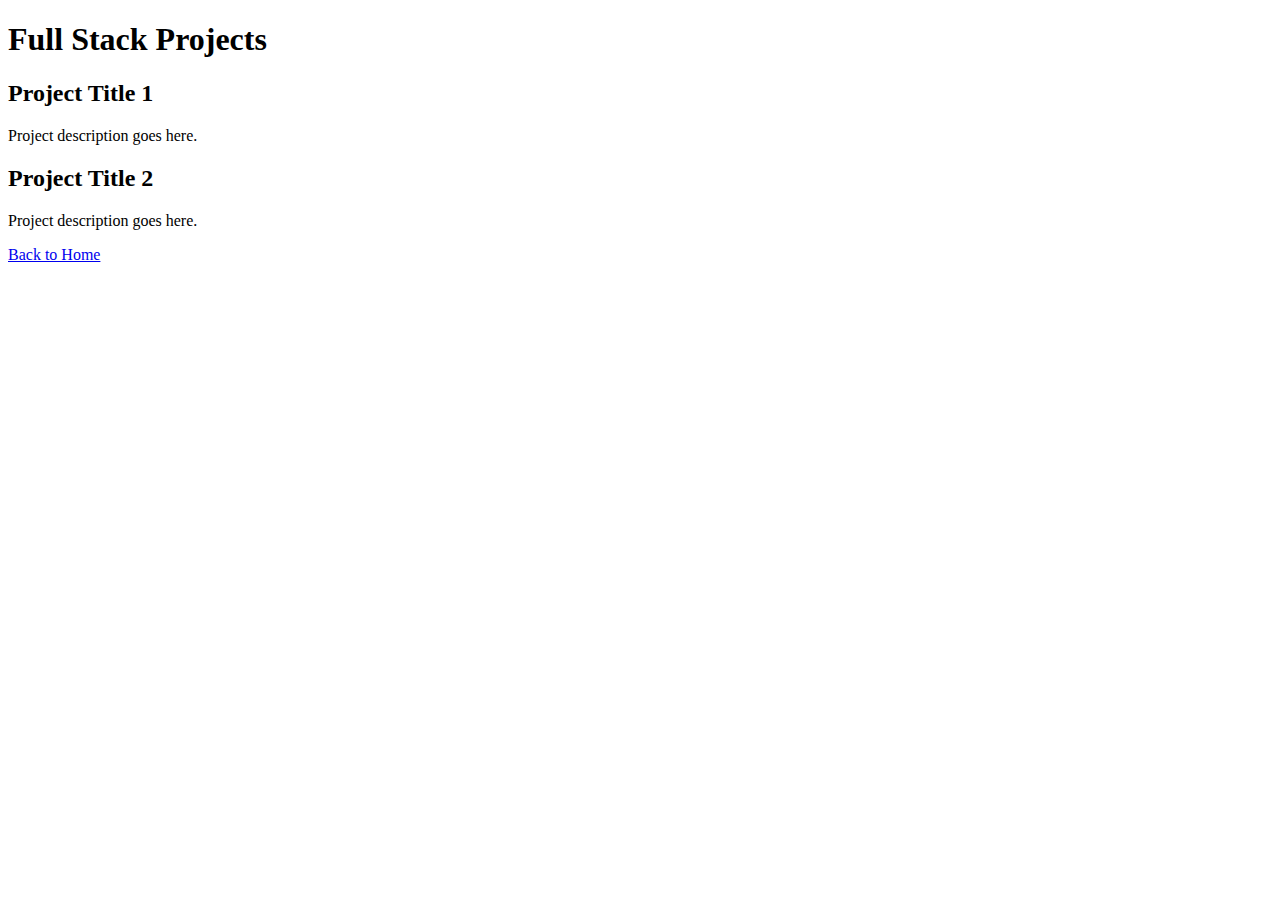
==== projects/fullstack.html @ 4c6c4566 "initial commit" ====
<!DOCTYPE html>
<html lang="en">
<head>
    <meta charset="UTF-8">
    <meta name="viewport" content="width=device-width, initial-scale=1.0">
    <title>Full Stack Projects</title>
    <link rel="stylesheet" href="style.css">
</head>
<body>
    <h1>Full Stack Projects</h1>
    <div class="projects-container">
        <!-- Add your projects here -->
        <div class="project">
            <h2>Project Title 1</h2>
            <p>Project description goes here.</p>
        </div>
        <div class="project">
            <h2>Project Title 2</h2>
            <p>Project description goes here.</p>
        </div>
    </div>
    <a href="index.html">Back to Home</a>
</body>
</html>
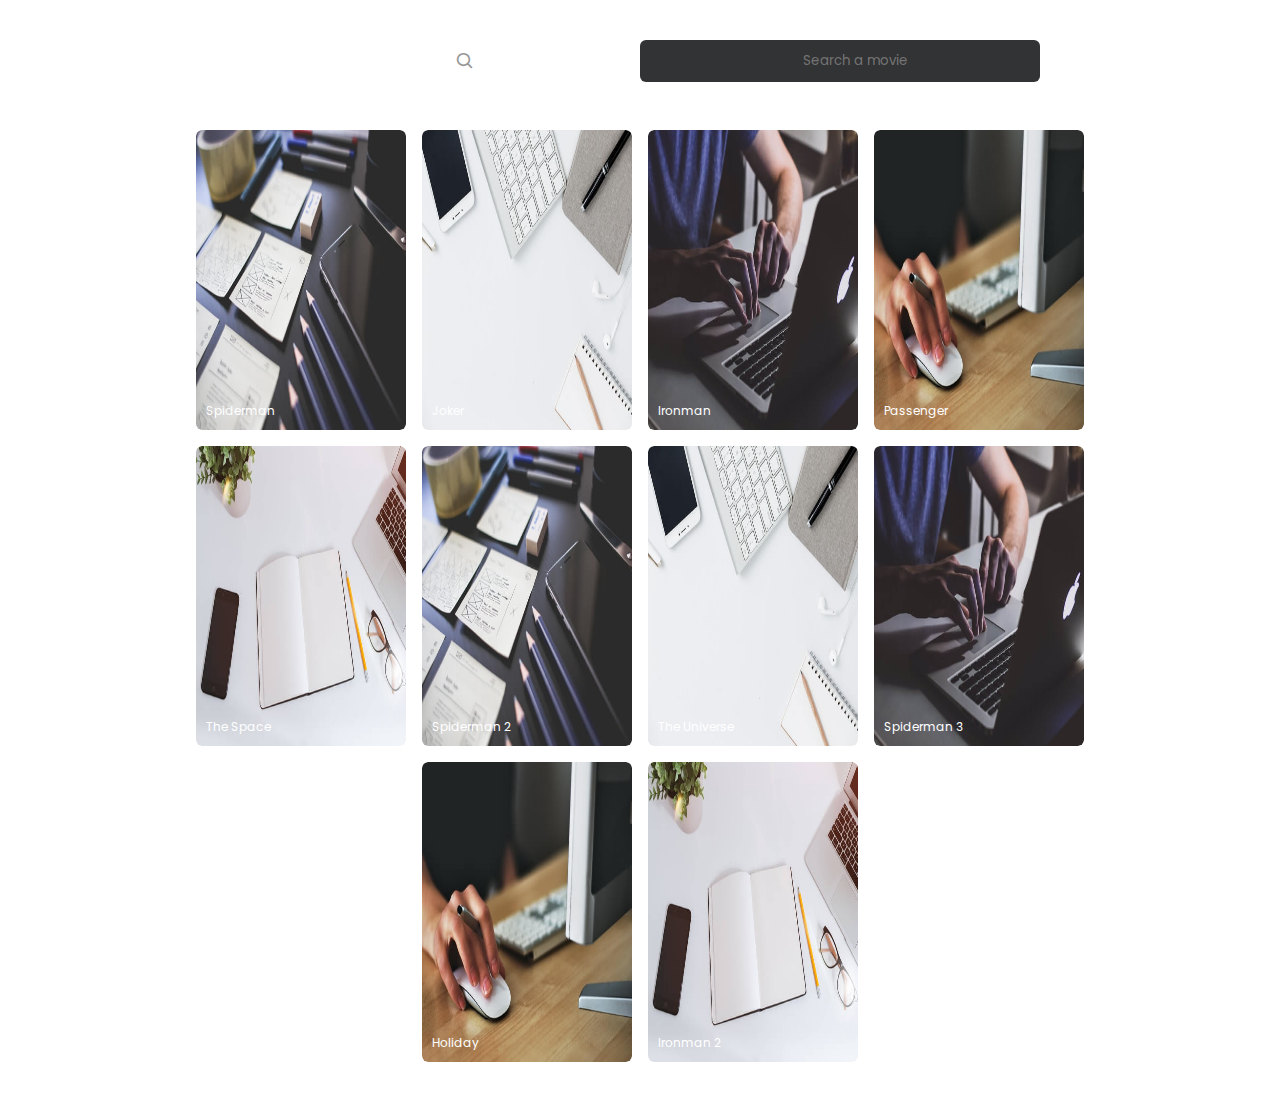
==== commit d9e79080: "updated on day-3" ====
--- a/projects/fullstack.html
+++ b/projects/fullstack.html
@@ -5,20 +5,73 @@
     <meta name="viewport" content="width=device-width, initial-scale=1.0">
     <title>Full Stack Projects</title>
     <link rel="stylesheet" href="style.css">
+    <link href='https://unpkg.com/boxicons@2.1.1/css/boxicons.min.css' rel='stylesheet'>
 </head>
 <body>
-    <h1>Full Stack Projects</h1>
-    <div class="projects-container">
+    <!-- <h1>Full Stack Projects</h1>
+    <div class="projects-container"> -->
         <!-- Add your projects here -->
-        <div class="project">
+        <!-- <div class="project">
             <h2>Project Title 1</h2>
             <p>Project description goes here.</p>
         </div>
         <div class="project">
             <h2>Project Title 2</h2>
             <p>Project description goes here.</p>
+        </div> -->
+    <!-- </div>
+    <a href="index.html">Back to Home</a> -->
+
+    <div class="container">
+        <div class="search-box">
+            <i class="bx bx-search"></i>
+            <input type="text" placeholder="Search a movie">
+        </div>
+
+        <div class="images">
+            <div class="image-box" data-name="spiderman">
+                <img src="images/work1.jpg" alt="">
+                <h6>spiderman</h6>
+            </div>
+            <div class="image-box" data-name="joker">
+                <img src="images/work2.jpg" alt="">
+                <h6>joker</h6>
+            </div>
+            <div class="image-box" data-name="ironman">
+                <img src="images/work3.jpg" alt="">
+                <h6>ironman</h6>
+            </div>
+            <div class="image-box" data-name="passenger">
+                <img src="images/work5.jpg" alt="">
+                <h6>passenger</h6>
+            </div>
+            <div class="image-box" data-name="space">
+                <img src="images/work6.jpg" alt="">
+                <h6>the space</h6>
+            </div>
+            <div class="image-box" data-name="spiderman">
+                <img src="images/work1.jpg" alt="">
+                <h6>spiderman 2</h6>
+            </div>
+            <div class="image-box" data-name="universe">
+                <img src="images/work2.jpg" alt="">
+                <h6>the universe</h6>
+            </div>
+            <div class="image-box" data-name="spiderman">
+                <img src="images/work3.jpg" alt="">
+                <h6>spiderman 3</h6>
+            </div>
+            <div class="image-box" data-name="holiday">
+                <img src="images/work5.jpg" alt="">
+                <h6>holiday</h6>
+            </div>
+            <div class="image-box" data-name="ironman">
+                <img src="images/work6.jpg" alt="">
+                <h6>ironman 2</h6>
+            </div>
         </div>
     </div>
-    <a href="index.html">Back to Home</a>
+
+    <script src="script.js"></script>
 </body>
 </html>
--- a/projects/style.css
+++ b/projects/style.css
@@ -0,0 +1,182 @@
+/* ===== Google Font Import - Poppins ===== */
+@import url('https://fonts.googleapis.com/css2?family=Poppins:wght@200;300;400;500;600&display=swap');
+
+/* Global Styles */
+* {
+    margin: 0;
+    padding: 0;
+    box-sizing: border-box;
+    font-family: 'Poppins', sans-serif;
+    text-align: center;
+}
+
+/* body {
+    font-family: Arial, sans-serif;
+    text-align: center;
+    margin: 0;
+    padding: 0;
+} */
+
+/* Typography */
+h1 {
+    margin: 20px 0;
+}
+
+/* Container Styles */
+.container {
+    position: relative;
+    min-height: 100vh;
+    max-width: 1000px;
+    width: 100%;
+    margin: 0 auto;
+    padding: 40px 20px;
+}
+
+/* Search Box Styles */
+.container .search-box {
+    position: relative;
+    height: 42px;
+    max-width: 400px;
+    margin: 0 auto;
+    margin-bottom: 40px;
+}
+
+.search-box input {
+    position: absolute;
+    height: 100%;
+    width: 100%;
+    outline: none;
+    border: none;
+    background-color: #323334;
+    padding: 0 15px 0 45px;
+    color: #fff;
+    border-radius: 6px;
+}
+
+.search-box i {
+    position: absolute;
+    z-index: 2;
+    color: #999;
+    top: 50%;
+    left: 15px;
+    font-size: 20px;
+    transform: translateY(-50%);
+}
+
+/* Image Gallery Styles */
+.container .images .image-box {
+    position: relative;
+    height: 300px;
+    width: 210px;
+    border-radius: 6px;
+    overflow: hidden;
+}
+
+.images {
+    width: 100%;
+    display: flex;
+    justify-content: center;
+    flex-wrap: wrap;
+}
+
+.images .image-box {
+    margin: 8px;
+}
+
+.images .image-box img {
+    height: 100%;
+    width: 100%;
+    border-radius: 6px;
+    transition: transform 0.2s linear;
+}
+
+.image-box:hover img {
+    transform: scale(1.05);
+}
+
+.image-box h6 {
+    position: absolute;
+    bottom: 10px;
+    left: 10px;
+    color: #fff;
+    font-size: 12px;
+    font-weight: 400;
+    text-transform: capitalize;
+}
+
+/* Button Container Styles */
+.button-container {
+    display: flex;
+    flex-wrap: wrap;
+    justify-content: center;
+    margin: 20px;
+}
+
+button {
+    margin: 10px;
+    padding: 10px 20px;
+    font-size: 16px;
+    cursor: pointer;
+    border: none;
+    border-radius: 5px;
+    background-color: #007BFF;
+    color: white;
+    transition: background-color 0.3s ease;
+}
+
+button:hover {
+    background-color: #0056b3;
+}
+
+/* Projects Container */
+.projects-container {
+    margin: 20px;
+}
+
+/* Links */
+a {
+    display: block;
+    margin: 20px;
+    text-decoration: none;
+    color: blue;
+}
+
+/* Responsive Styles */
+@media (max-width: 1200px) {
+    .button-container {
+        flex-direction: row;
+    }
+
+    button {
+        font-size: 14px;
+        padding: 8px 16px;
+    }
+}
+
+@media (max-width: 768px) {
+    h1 {
+        font-size: 24px;
+    }
+
+    button {
+        font-size: 12px;
+        padding: 6px 12px;
+    }
+}
+
+@media (max-width: 576px) {
+    .button-container {
+        flex-direction: column;
+        align-items: center;
+    }
+
+    button {
+        width: 80%;
+        font-size: 14px;
+        padding: 10px;
+    }
+
+    a {
+        font-size: 16px;
+    }
+}
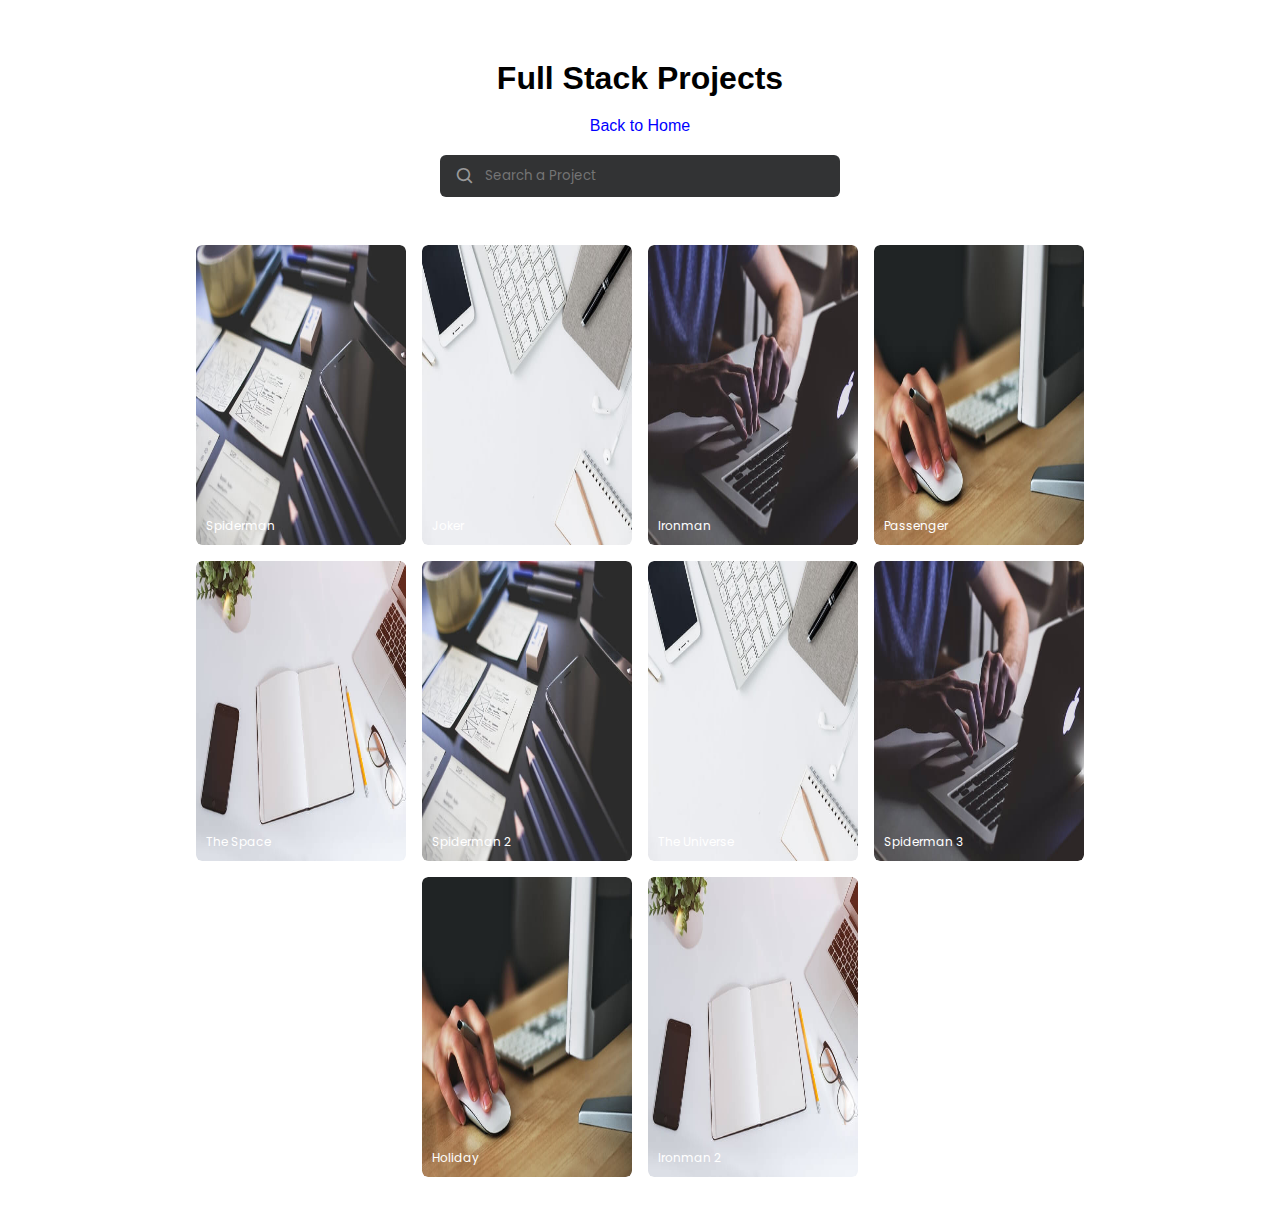
==== commit c325ab96: "updated" ====
--- a/projects/fullstack.html
+++ b/projects/fullstack.html
@@ -4,30 +4,19 @@
     <meta charset="UTF-8">
     <meta name="viewport" content="width=device-width, initial-scale=1.0">
     <title>Full Stack Projects</title>
-    <link rel="stylesheet" href="style.css">
+    <link rel="stylesheet" href="styles.css">
     <link href='https://unpkg.com/boxicons@2.1.1/css/boxicons.min.css' rel='stylesheet'>
 </head>
 <body>
-    <!-- <h1>Full Stack Projects</h1>
-    <div class="projects-container"> -->
-        <!-- Add your projects here -->
-        <!-- <div class="project">
-            <h2>Project Title 1</h2>
-            <p>Project description goes here.</p>
+    <div class="container">
+        <div class="heading">
+            <h1>Full Stack Projects</h1>
+            <a href="index.html">Back to Home</a>
         </div>
-        <div class="project">
-            <h2>Project Title 2</h2>
-            <p>Project description goes here.</p>
-        </div> -->
-    <!-- </div>
-    <a href="index.html">Back to Home</a> -->
-
-    <div class="container">
         <div class="search-box">
             <i class="bx bx-search"></i>
-            <input type="text" placeholder="Search a movie">
+            <input type="text" placeholder="Search a Project">
         </div>
-
         <div class="images">
             <div class="image-box" data-name="spiderman">
                 <img src="images/work1.jpg" alt="">
--- a/projects/styles.css
+++ b/projects/styles.css
@@ -0,0 +1,93 @@
+/*<<<<<<<<<<<<---------------------------->>>>>>>>>>>>>>>>  */
+/* ===== Google Font Import - Poppins ===== */
+@import url('https://fonts.googleapis.com/css2?family=Poppins:wght@200;300;400;500;600&display=swap');
+*{
+    margin: 0;
+    padding: 0;
+    box-sizing: border-box;
+    font-family: 'Poppins', sans-serif;
+}
+.heading h1{
+    margin: 20px 0 !important;
+    font-family: Arial, sans-serif !important;
+    text-align: center !important;
+    padding: 0;
+}
+.heading a {
+    display: block;
+    text-decoration: none;
+    color: blue;
+    margin: 20px 0 !important;
+    font-family: Arial, sans-serif !important;
+    text-align: center !important;
+    padding: 0;
+}
+.container{
+    position: relative;
+    min-height: 100vh;
+    max-width: 1000px;
+    width: 100%;
+    margin: 0 auto;
+    padding: 40px 20px;
+}
+.container .search-box{
+    position: relative;
+    height: 42px;
+    max-width: 400px;
+    margin: 0 auto;
+    margin-bottom: 40px;
+}
+.search-box input{
+    position: absolute;
+    height: 100%;
+    width: 100%;
+    outline: none;
+    border: none;
+    background-color: #323334;
+    padding: 0 15px 0 45px;
+    color: #fff;
+    border-radius: 6px;
+}
+.search-box i{
+    position: absolute;
+    z-index: 2;
+    color: #999;
+    top: 50%;
+    left: 15px;
+    font-size: 20px;
+    transform: translateY(-50%);
+}
+.container .images .image-box{
+    position: relative;
+    height: 300px;
+    width: 210px;
+    border-radius: 6px;
+    overflow: hidden;
+}
+.images{
+    width: 100%;
+    display: flex;
+    justify-content: center;
+    flex-wrap: wrap;
+}
+.images .image-box{
+    margin: 8px;
+}
+.images .image-box img{
+    height: 100%;
+    width: 100%;
+    border-radius: 6px;
+    transition: transform 0.2s linear;
+}
+.image-box:hover img{
+    transform: scale(1.05);
+}
+.image-box h6{
+    position: absolute;
+    bottom: 10px;
+    left: 10px;
+    color: #fff;
+    font-size: 12px;
+    font-weight: 400;
+    text-transform: capitalize;
+}